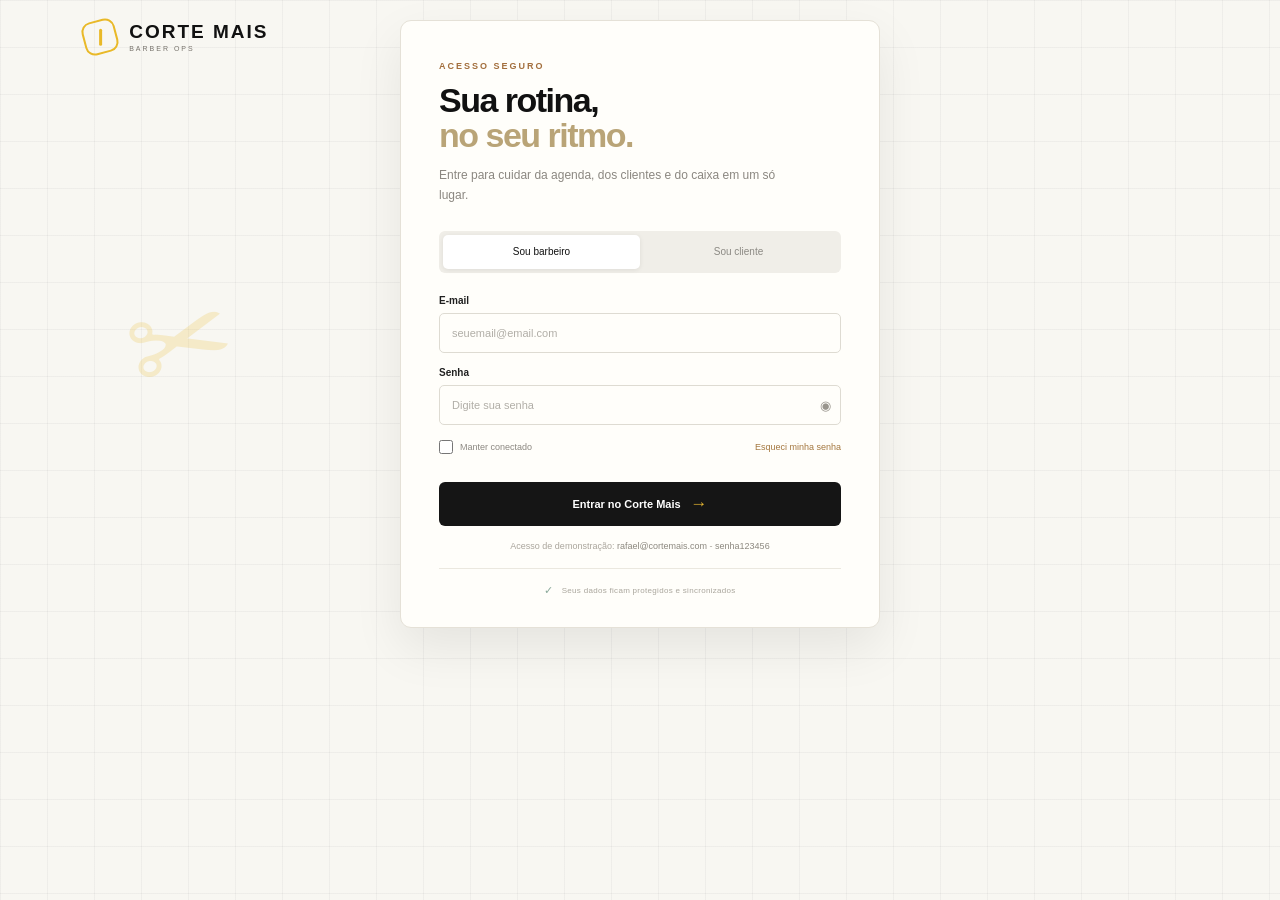
==== index.html @ 324a1d2b "Front end sistema barbeiros" ====
<!DOCTYPE html>
<html lang="pt-BR">

<head>
    <meta charset="UTF-8">
    <meta name="viewport" content="width=device-width, initial-scale=1.0">

    <meta name="description" content="Acesso ao sistema Corte Mais">

    <title>Corte Mais | Login</title>

    <link rel="stylesheet" href="style.css">
</head>

<body>

    <main class="pagina-login">

        <!-- Logo -->
        <header class="marca">
            <div class="icone-marca" aria-hidden="true">
                <span></span>
            </div>

            <div class="texto-marca">
                <h1>CORTE MAIS</h1>
                <span>BARBER OPS</span>
            </div>
        </header>

        <!-- Elemento decorativo -->
        <div class="decoracao-tesoura" aria-hidden="true">
            ✂
        </div>

        <!-- Card de login -->
        <section class="cartao-login">

            <div class="cabecalho-login">
                <span class="rotulo-login">ACESSO SEGURO</span>

                <h2>
                    Sua rotina,<br>
                    <span>no seu ritmo.</span>
                </h2>

                <p>
                    Entre para cuidar da agenda, dos clientes e do caixa em
                    um só lugar.
                </p>
            </div>

            <!-- Tipo de acesso -->
            <div class="tipo-acesso" role="tablist" aria-label="Tipo de acesso">

                <button
                    type="button"
                    class="opcao-acesso ativo"
                    role="tab"
                    aria-selected="true">
                    Sou barbeiro
                </button>

                <button
                    type="button"
                    class="opcao-acesso"
                    role="tab"
                    aria-selected="false">
                    Sou cliente
                </button>

            </div>

            <!-- Formulário -->
            <form class="formulario-login">

                <!-- E-mail -->
                <div class="grupo-formulario">

                    <label for="email">E-mail</label>

                    <input
                        type="email"
                        id="email"
                        name="email"
                        placeholder="seuemail@email.com"
                        autocomplete="email"
                        required>

                </div>

                <!-- Senha -->
                <div class="grupo-formulario">

                    <label for="password">Senha</label>

                    <div class="campo-senha">

                        <input
                            type="password"
                            id="password"
                            name="password"
                            placeholder="Digite sua senha"
                            autocomplete="current-password"
                            required>

                        <button
                            type="button"
                            class="alternar-senha"
                            aria-label="Mostrar senha">
                            ◉
                        </button>

                    </div>

                </div>

                <div class="opcoes-formulario">

                    <label class="manter-conectado">

                        <input
                            type="checkbox"
                            name="remember">

                        <span>Manter conectado</span>

                    </label>

                    <a href="#" class="esqueci-senha">
                        Esqueci minha senha
                    </a>

                </div>

                <button type="submit" class="botao-login">
                    <span>Entrar no Corte Mais</span>
                    <span class="seta" aria-hidden="true">→</span>
                </button>

            </form>

            
            <div class="acesso-demonstracao">

                <p>
                    Acesso de demonstração:
                    <strong>rafael@cortemais.com</strong>
                    -
                    <strong>senha123456</strong>
                </p>

            </div>

           
            <div class="mensagem-seguranca">

                <span aria-hidden="true">✓</span>

                <span>
                    Seus dados ficam protegidos e sincronizados
                </span>

            </div>

        </section>

    </main>

</body>

</html>
---- style.css ----
* {
    margin: 0;
    padding: 0;
    box-sizing: border-box;
}

html {
    font-size: 16px;
}

body {
    min-height: 100vh;
    font-family: Arial, Helvetica, sans-serif;
    color: #111111;
    background-color: #f8f7f2;
}

.pagina-login {
    position: relative;

    min-height: 100vh;

    display: flex;
    justify-content: center;
    align-items: flex-start;

    padding: 20px;

    overflow: hidden;

    background-color: #f8f7f2;

    /* Grade do fundo */
    background-image:
        linear-gradient(
            rgba(40, 40, 40, 0.045) 1px,
            transparent 1px
        ),
        linear-gradient(
            90deg,
            rgba(40, 40, 40, 0.045) 1px,
            transparent 1px
        );

    background-size: 47px 47px;
}

.marca {
    position: absolute;

    top: 20px;
    left: 6.5%;

    display: flex;
    align-items: center;

    gap: 12px;

    z-index: 2;
}

.icone-marca {
    width: 34px;
    height: 34px;

    border: 2px solid #e9b928;
    border-radius: 10px;

    display: flex;
    align-items: center;
    justify-content: center;

    transform: rotate(-15deg);
}

.icone-marca span {
    width: 3px;
    height: 17px;

    background-color: #e9b928;

    border-radius: 5px;

    transform: rotate(15deg);
}

.texto-marca h1 {
    font-size: 19px;
    font-weight: 700;
    letter-spacing: 2px;
    line-height: 1;
}

.texto-marca span {
    display: block;

    margin-top: 4px;

    font-size: 7px;
    letter-spacing: 2px;

    color: #77736c;
}

.decoracao-tesoura {
    position: absolute;

    left: 10%;
    top: 30%;

    font-size: 125px;

    color: rgba(235, 195, 75, 0.25);

    transform: rotate(-15deg);

    user-select: none;
    pointer-events: none;
}


.cartao-login {
    width: 100%;
    max-width: 480px;

    margin-top: 0;

    padding: 40px 38px 30px;

    background-color: #fffefa;

    border: 1px solid #e5e1d7;

    border-radius: 11px;

    box-shadow:
        0 20px 50px rgba(0, 0, 0, 0.08);

    z-index: 1;
}


.cabecalho-login {
    margin-bottom: 26px;
}

.rotulo-login {
    display: block;

    margin-bottom: 12px;

    font-size: 9px;
    font-weight: 600;

    letter-spacing: 2px;

    color: #a36f3d;
}

.cabecalho-login h2 {
    font-size: 34px;
    font-weight: 700;

    line-height: 1.02;

    letter-spacing: -1.5px;

    color: #111111;
}

.cabecalho-login h2 span {
    color: #b9a477;
}

.cabecalho-login p {
    max-width: 350px;

    margin-top: 14px;

    font-size: 12px;
    line-height: 1.6;

    color: #8b8780;
}


.tipo-acesso {
    display: grid;
    grid-template-columns: 1fr 1fr;

    padding: 4px;

    margin-bottom: 22px;

    background-color: #f0eee8;

    border-radius: 6px;
}

.opcao-acesso {
    height: 34px;

    border: none;
    border-radius: 5px;

    background: transparent;

    color: #8b8983;

    font-size: 10px;
    font-weight: 500;

    cursor: pointer;

    transition:
        background-color 0.2s ease,
        color 0.2s ease,
        box-shadow 0.2s ease;
}

.opcao-acesso.ativo {
    background-color: #ffffff;

    color: #111111;

    box-shadow:
        0 1px 5px rgba(0, 0, 0, 0.08);
}

.opcao-acesso:hover {
    color: #111111;
}


.formulario-login {
    display: flex;
    flex-direction: column;

    gap: 14px;
}

.grupo-formulario {
    display: flex;
    flex-direction: column;

    gap: 7px;
}

.grupo-formulario label {
    font-size: 10px;
    font-weight: 600;

    color: #202020;
}

.grupo-formulario input {
    width: 100%;
    height: 40px;

    padding: 0 12px;

    border: 1px solid #dedbd2;
    border-radius: 5px;

    outline: none;

    background-color: #fffefa;

    color: #111111;

    font-size: 11px;

    transition:
        border-color 0.2s ease,
        box-shadow 0.2s ease;
}

.grupo-formulario input::placeholder {
    color: #b1aea7;
}

.grupo-formulario input:focus {
    border-color: #c59d4a;

    box-shadow:
        0 0 0 3px rgba(197, 157, 74, 0.12);
}


/* =========================================
   CAMPO DE SENHA
========================================= */

.campo-senha {
    position: relative;
}

.campo-senha input {
    padding-right: 40px;
}

.alternar-senha {
    position: absolute;

    top: 50%;
    right: 10px;

    transform: translateY(-50%);

    border: none;

    background: transparent;

    color: #99958d;

    cursor: pointer;

    font-size: 13px;
}


/* =========================================
   OPÇÕES
========================================= */

.opcoes-formulario {
    display: flex;
    align-items: center;
    justify-content: space-between;

    margin-top: 1px;

    font-size: 9px;
}

.manter-conectado {
    display: flex;
    align-items: center;

    gap: 7px;

    color: #8b8780;

    cursor: pointer;
}

.manter-conectado input {
    width: 14px;
    height: 14px;

    accent-color: #191919;

    cursor: pointer;
}

.esqueci-senha {
    color: #a4773f;

    text-decoration: none;

    transition: color 0.2s ease;
}

.esqueci-senha:hover {
    color: #111111;
    text-decoration: underline;
}


/* =========================================
   BOTÃO
========================================= */

.botao-login {
    width: 100%;
    height: 44px;

    display: flex;
    align-items: center;
    justify-content: center;

    gap: 10px;

    margin-top: 14px;

    border: none;
    border-radius: 6px;

    background-color: #151515;

    color: #ffffff;

    font-size: 11px;
    font-weight: 600;

    cursor: pointer;

    transition:
        background-color 0.2s ease,
        transform 0.2s ease;
}

.botao-login .seta {
    color: #e4b531;

    font-size: 17px;
}

.botao-login:hover {
    background-color: #292929;

    transform: translateY(-1px);
}

.botao-login:active {
    transform: translateY(0);
}

.botao-login:focus-visible {
    outline: 3px solid rgba(228, 181, 49, 0.35);
    outline-offset: 2px;
}


/* =========================================
   DEMONSTRAÇÃO
========================================= */

.acesso-demonstracao {
    padding: 15px 0 17px;

    border-bottom: 1px solid #ebe8df;

    text-align: center;
}

.acesso-demonstracao p {
    font-size: 9px;

    color: #aaa59c;
}

.acesso-demonstracao strong {
    font-weight: 500;

    color: #8c887f;
}


/* =========================================
   SEGURANÇA
========================================= */

.mensagem-seguranca {
    display: flex;
    justify-content: center;
    align-items: center;

    gap: 8px;

    padding-top: 15px;

    font-size: 8px;

    color: #a9a59c;

    letter-spacing: 0.3px;
}

.mensagem-seguranca span:first-child {
    color: #8aa99a;

    font-size: 11px;
}


/* =========================================
   RESPONSIVIDADE
========================================= */

@media (max-width: 900px) {

    .marca {
        left: 30px;
    }

    .decoracao-tesoura {
        left: 3%;
        opacity: 0.5;
    }
}


@media (max-width: 600px) {

    .pagina-login {
        padding: 85px 15px 30px;
    }

    .marca {
        top: 20px;
        left: 20px;
    }

    .texto-marca h1 {
        font-size: 17px;
    }

    .decoracao-tesoura {
        display: none;
    }

    .cartao-login {
        padding: 30px 22px 25px;

        border-radius: 9px;
    }

    .cabecalho-login h2 {
        font-size: 29px;
    }

    .cabecalho-login p {
        font-size: 11px;
    }
}


@media (max-width: 380px) {

    .pagina-login {
        padding-left: 10px;
        padding-right: 10px;
    }

    .cartao-login {
        padding-left: 18px;
        padding-right: 18px;
    }

    .cabecalho-login h2 {
        font-size: 27px;
    }
}
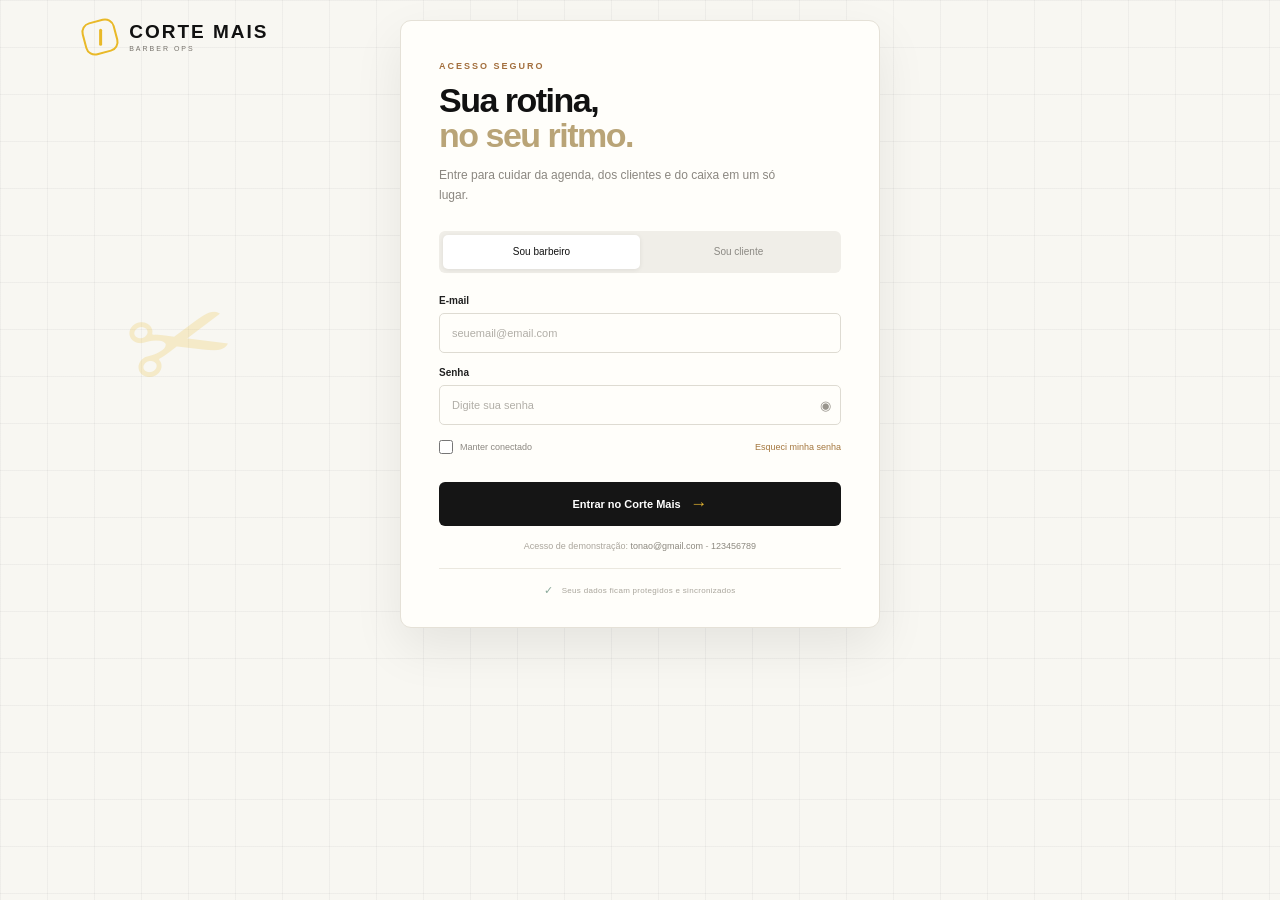
==== commit c2ef1717: "alteração em "login" e redirecionamento para "dashboard"" ====
--- a/index.html
+++ b/index.html
@@ -133,6 +133,8 @@
 
                 </div>
 
+                <p class="erro-login" id="erro-login" role="alert" hidden></p>
+
                 <button type="submit" class="botao-login">
                     <span>Entrar no Corte Mais</span>
                     <span class="seta" aria-hidden="true">→</span>
@@ -145,9 +147,9 @@
 
                 <p>
                     Acesso de demonstração:
-                    <strong>rafael@cortemais.com</strong>
+                    <strong>tonao@gmail.com</strong>
                     -
-                    <strong>senha123456</strong>
+                    <strong>123456789</strong>
                 </p>
 
             </div>
@@ -167,6 +169,8 @@
 
     </main>
 
+<script src="index.js" defer></script>
+
 </body>
 
 </html>
--- a/style.css
+++ b/style.css
@@ -239,6 +239,12 @@
     gap: 14px;
 }
 
+.erro-login {
+    color: #a44435;
+    font-size: 11px;
+    line-height: 1.4;
+}
+
 .grupo-formulario {
     display: flex;
     flex-direction: column;
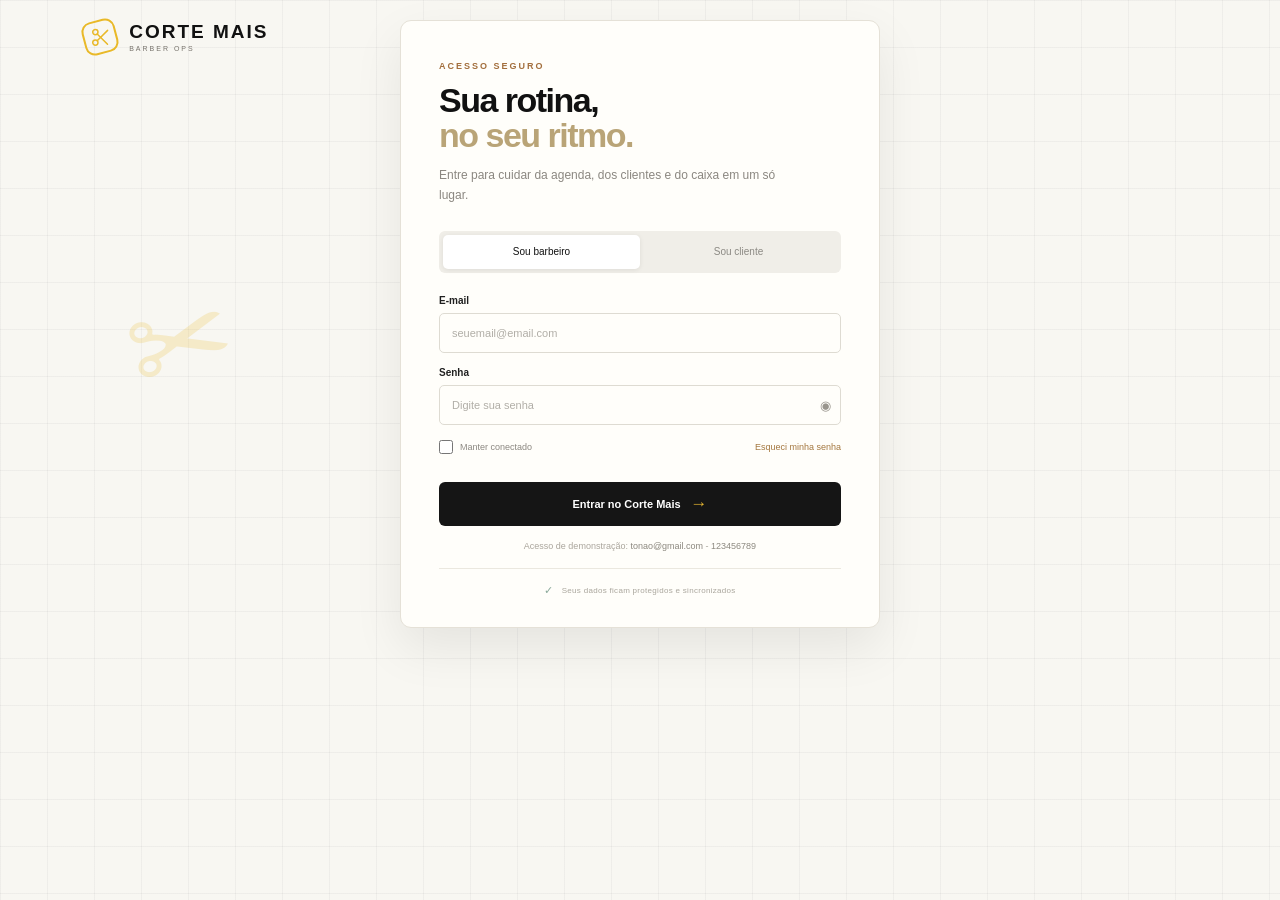
==== commit 2b8ec1e3: "Alteração ícone página login" ====
--- a/index.html
+++ b/index.html
@@ -19,7 +19,11 @@
         <!-- Logo -->
         <header class="marca">
             <div class="icone-marca" aria-hidden="true">
-                <span></span>
+                <svg viewBox="0 0 24 24" focusable="false">
+                    <circle cx="6" cy="6" r="3"></circle>
+                    <circle cx="6" cy="18" r="3"></circle>
+                    <path d="m8.1 8.1 11.8 11.8M20 4 8.1 15.9M12 12l3-3"></path>
+                </svg>
             </div>
 
             <div class="texto-marca">
--- a/style.css
+++ b/style.css
@@ -73,13 +73,15 @@
     transform: rotate(-15deg);
 }
 
-.icone-marca span {
-    width: 3px;
-    height: 17px;
-
-    background-color: #e9b928;
-
-    border-radius: 5px;
+.icone-marca svg {
+    width: 21px;
+    height: 21px;
+
+    fill: none;
+    stroke: #e9b928;
+    stroke-linecap: round;
+    stroke-linejoin: round;
+    stroke-width: 1.7;
 
     transform: rotate(15deg);
 }
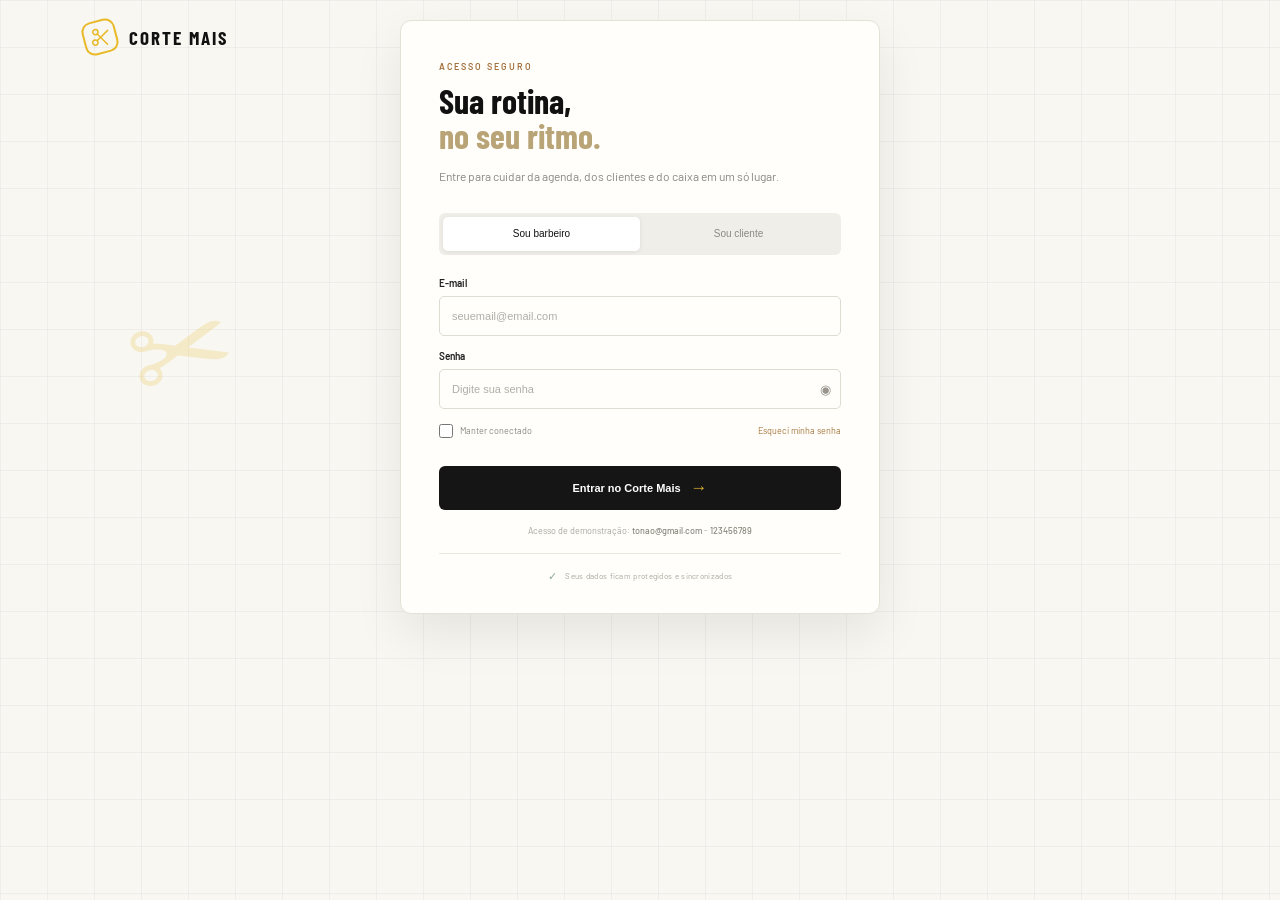
==== commit 77362832: "alteração das fontes gerais do site, na logo principal e melhoria na responsividade" ====
--- a/index.html
+++ b/index.html
@@ -9,6 +9,9 @@
 
     <title>Corte Mais | Login</title>
 
+    <link rel="preconnect" href="https://fonts.googleapis.com">
+    <link rel="preconnect" href="https://fonts.gstatic.com" crossorigin>
+    <link href="https://fonts.googleapis.com/css2?family=Barlow:wght@400;500;600;700&family=Barlow+Condensed:wght@500;600;700&display=swap" rel="stylesheet">
     <link rel="stylesheet" href="style.css">
 </head>
 
@@ -28,7 +31,6 @@
 
             <div class="texto-marca">
                 <h1>CORTE MAIS</h1>
-                <span>BARBER OPS</span>
             </div>
         </header>
 
--- a/style.css
+++ b/style.css
@@ -10,7 +10,7 @@
 
 body {
     min-height: 100vh;
-    font-family: Arial, Helvetica, sans-serif;
+    font-family: "Barlow", "Segoe UI", sans-serif;
     color: #111111;
     background-color: #f8f7f2;
 }
@@ -87,23 +87,13 @@
 }
 
 .texto-marca h1 {
+    font-family: "Barlow Condensed", "Barlow", sans-serif;
     font-size: 19px;
     font-weight: 700;
     letter-spacing: 2px;
     line-height: 1;
 }
 
-.texto-marca span {
-    display: block;
-
-    margin-top: 4px;
-
-    font-size: 7px;
-    letter-spacing: 2px;
-
-    color: #77736c;
-}
-
 .decoracao-tesoura {
     position: absolute;
 
@@ -160,12 +150,13 @@
 }
 
 .cabecalho-login h2 {
+    font-family: "Barlow Condensed", "Barlow", sans-serif;
     font-size: 34px;
     font-weight: 700;
 
     line-height: 1.02;
 
-    letter-spacing: -1.5px;
+    letter-spacing: 0;
 
     color: #111111;
 }
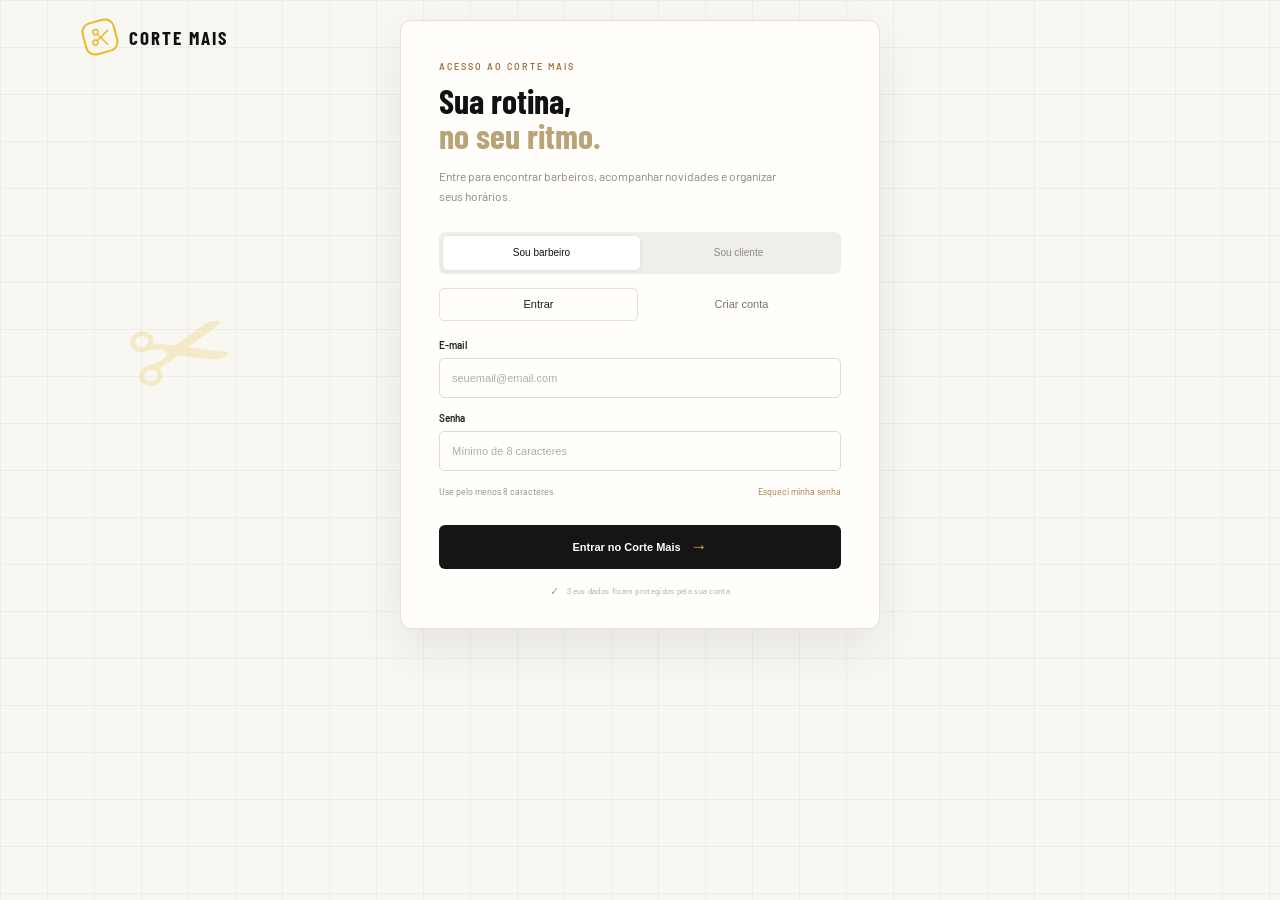
==== commit 7b2cb7f9: "Backend e login cliente" ====
--- a/index.html
+++ b/index.html
@@ -4,11 +4,8 @@
 <head>
     <meta charset="UTF-8">
     <meta name="viewport" content="width=device-width, initial-scale=1.0">
-
-    <meta name="description" content="Acesso ao sistema Corte Mais">
-
-    <title>Corte Mais | Login</title>
-
+    <meta name="description" content="Entre ou crie sua conta no Corte Mais">
+    <title>Corte Mais | Acesso</title>
     <link rel="preconnect" href="https://fonts.googleapis.com">
     <link rel="preconnect" href="https://fonts.gstatic.com" crossorigin>
     <link href="https://fonts.googleapis.com/css2?family=Barlow:wght@400;500;600;700&family=Barlow+Condensed:wght@500;600;700&display=swap" rel="stylesheet">
@@ -16,10 +13,7 @@
 </head>
 
 <body>
-
     <main class="pagina-login">
-
-        <!-- Logo -->
         <header class="marca">
             <div class="icone-marca" aria-hidden="true">
                 <svg viewBox="0 0 24 24" focusable="false">
@@ -28,155 +22,67 @@
                     <path d="m8.1 8.1 11.8 11.8M20 4 8.1 15.9M12 12l3-3"></path>
                 </svg>
             </div>
-
-            <div class="texto-marca">
-                <h1>CORTE MAIS</h1>
-            </div>
+            <div class="texto-marca"><h1>CORTE MAIS</h1></div>
         </header>
 
-        <!-- Elemento decorativo -->
-        <div class="decoracao-tesoura" aria-hidden="true">
-            ✂
-        </div>
+        <div class="decoracao-tesoura" aria-hidden="true">✂</div>
 
-        <!-- Card de login -->
         <section class="cartao-login">
-
             <div class="cabecalho-login">
-                <span class="rotulo-login">ACESSO SEGURO</span>
-
-                <h2>
-                    Sua rotina,<br>
-                    <span>no seu ritmo.</span>
-                </h2>
-
-                <p>
-                    Entre para cuidar da agenda, dos clientes e do caixa em
-                    um só lugar.
-                </p>
+                <span class="rotulo-login">ACESSO AO CORTE MAIS</span>
+                <h2 id="titulo-acesso">Sua rotina,<br><span>no seu ritmo.</span></h2>
+                <p id="descricao-acesso">Entre para encontrar barbeiros, acompanhar novidades e organizar seus horários.</p>
             </div>
 
-            <!-- Tipo de acesso -->
-            <div class="tipo-acesso" role="tablist" aria-label="Tipo de acesso">
-
-                <button
-                    type="button"
-                    class="opcao-acesso ativo"
-                    role="tab"
-                    aria-selected="true">
-                    Sou barbeiro
-                </button>
-
-                <button
-                    type="button"
-                    class="opcao-acesso"
-                    role="tab"
-                    aria-selected="false">
-                    Sou cliente
-                </button>
-
+            <div class="tipo-acesso" role="tablist" aria-label="Tipo de conta">
+                <button type="button" class="opcao-acesso ativo" role="tab" aria-selected="true" data-role="barber">Sou barbeiro</button>
+                <button type="button" class="opcao-acesso" role="tab" aria-selected="false" data-role="customer">Sou cliente</button>
             </div>
 
-            <!-- Formulário -->
-            <form class="formulario-login">
+            <div class="modo-acesso" role="group" aria-label="Ação da conta">
+                <button type="button" class="modo-acesso-ativo" id="modo-entrar">Entrar</button>
+                <button type="button" id="modo-criar">Criar conta</button>
+            </div>
 
-                <!-- E-mail -->
+            <form class="formulario-login" id="formulario-acesso">
+                <div class="grupo-formulario campo-cadastro" id="campo-nome" hidden>
+                    <label for="full-name">Nome</label>
+                    <input type="text" id="full-name" name="full_name" autocomplete="name" maxlength="100">
+                </div>
+                <div class="grupo-formulario campo-cadastro" id="campo-barbearia" hidden>
+                    <label for="shop-name">Nome da barbearia</label>
+                    <input type="text" id="shop-name" name="shop_name" maxlength="100">
+                </div>
                 <div class="grupo-formulario">
-
                     <label for="email">E-mail</label>
-
-                    <input
-                        type="email"
-                        id="email"
-                        name="email"
-                        placeholder="seuemail@email.com"
-                        autocomplete="email"
-                        required>
-
+                    <input type="email" id="email" name="email" placeholder="seuemail@email.com" autocomplete="email" required>
+                </div>
+                <div class="grupo-formulario">
+                    <label for="password">Senha</label>
+                    <div class="campo-senha">
+                        <input type="password" id="password" name="password" placeholder="Mínimo de 8 caracteres" autocomplete="current-password" minlength="8" required>
+                    </div>
                 </div>
 
-                <!-- Senha -->
-                <div class="grupo-formulario">
-
-                    <label for="password">Senha</label>
-
-                    <div class="campo-senha">
-
-                        <input
-                            type="password"
-                            id="password"
-                            name="password"
-                            placeholder="Digite sua senha"
-                            autocomplete="current-password"
-                            required>
-
-                        <button
-                            type="button"
-                            class="alternar-senha"
-                            aria-label="Mostrar senha">
-                            ◉
-                        </button>
-
-                    </div>
-
+                <div class="opcoes-formulario" id="opcoes-login">
+                    <span class="dica-senha">Use pelo menos 8 caracteres.</span>
+                    <button type="button" class="esqueci-senha" id="recuperar-senha">Esqueci minha senha</button>
                 </div>
 
-                <div class="opcoes-formulario">
-
-                    <label class="manter-conectado">
-
-                        <input
-                            type="checkbox"
-                            name="remember">
-
-                        <span>Manter conectado</span>
-
-                    </label>
-
-                    <a href="#" class="esqueci-senha">
-                        Esqueci minha senha
-                    </a>
-
-                </div>
-
-                <p class="erro-login" id="erro-login" role="alert" hidden></p>
-
-                <button type="submit" class="botao-login">
+                <p class="erro-login" id="status-acesso" role="status" aria-live="polite" hidden></p>
+                <button type="submit" class="botao-login" id="botao-acesso">
                     <span>Entrar no Corte Mais</span>
                     <span class="seta" aria-hidden="true">→</span>
                 </button>
-
             </form>
 
-            
-            <div class="acesso-demonstracao">
-
-                <p>
-                    Acesso de demonstração:
-                    <strong>tonao@gmail.com</strong>
-                    -
-                    <strong>123456789</strong>
-                </p>
-
+            <div class="mensagem-seguranca">
+                <span aria-hidden="true">✓</span>
+                <span>Seus dados ficam protegidos pela sua conta</span>
             </div>
-
-           
-            <div class="mensagem-seguranca">
-
-                <span aria-hidden="true">✓</span>
-
-                <span>
-                    Seus dados ficam protegidos e sincronizados
-                </span>
-
-            </div>
-
         </section>
-
     </main>
-
-<script src="index.js" defer></script>
-
+    <script type="module" src="index.js"></script>
 </body>
 
-</html>+</html>
--- a/style.css
+++ b/style.css
@@ -2,6 +2,10 @@
     margin: 0;
     padding: 0;
     box-sizing: border-box;
+}
+
+[hidden] {
+    display: none !important;
 }
 
 html {
@@ -360,6 +364,57 @@
     transition: color 0.2s ease;
 }
 
+.modo-acesso {
+    display: grid;
+    grid-template-columns: 1fr 1fr;
+    gap: 4px;
+    margin: -8px 0 18px;
+}
+
+.modo-acesso button {
+    min-height: 33px;
+    border: 1px solid transparent;
+    border-radius: 5px;
+    color: #77736b;
+    background: transparent;
+    font-size: 11px;
+}
+
+.modo-acesso button:hover,
+.modo-acesso button.modo-acesso-ativo {
+    border-color: #e5e1d7;
+    color: #191919;
+    background: #fffefa;
+}
+
+.opcoes-formulario .dica-senha {
+    color: #8b8780;
+}
+
+.opcoes-formulario .esqueci-senha {
+    padding: 0;
+    border: 0;
+    background: transparent;
+    font: inherit;
+    cursor: pointer;
+}
+
+.opcoes-formulario .esqueci-senha:hover {
+    color: #75562c;
+}
+
+.erro-login.status-erro {
+    padding: 9px 10px;
+    border-radius: 5px;
+    color: #a44435;
+    background: #f8e9e5;
+}
+
+.botao-login:disabled {
+    cursor: wait;
+    opacity: 0.65;
+}
+
 .esqueci-senha:hover {
     color: #111111;
     text-decoration: underline;
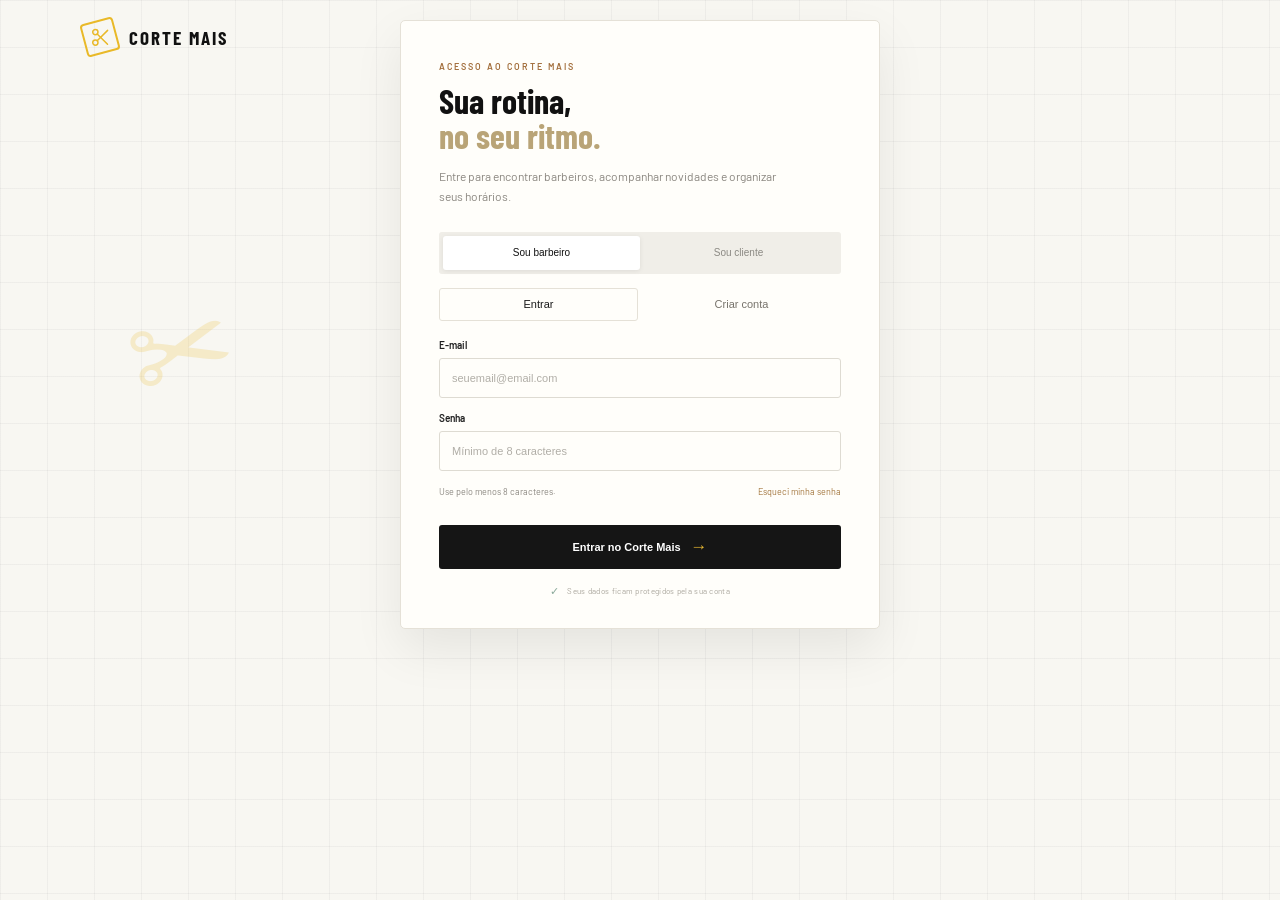
==== commit 640d2fee: "Estética do site" ====
--- a/index.html
+++ b/index.html
@@ -9,7 +9,7 @@
     <link rel="preconnect" href="https://fonts.googleapis.com">
     <link rel="preconnect" href="https://fonts.gstatic.com" crossorigin>
     <link href="https://fonts.googleapis.com/css2?family=Barlow:wght@400;500;600;700&family=Barlow+Condensed:wght@500;600;700&display=swap" rel="stylesheet">
-    <link rel="stylesheet" href="style.css">
+    <link rel="stylesheet" href="style.css?v=20261117-1">
 </head>
 
 <body>
@@ -70,6 +70,7 @@
                 </div>
 
                 <p class="erro-login" id="status-acesso" role="status" aria-live="polite" hidden></p>
+                <button type="button" class="esqueci-senha" id="reenviar-confirmacao" hidden>Reenviar e-mail de confirmação</button>
                 <button type="submit" class="botao-login" id="botao-acesso">
                     <span>Entrar no Corte Mais</span>
                     <span class="seta" aria-hidden="true">→</span>
@@ -82,7 +83,7 @@
             </div>
         </section>
     </main>
-    <script type="module" src="index.js"></script>
+    <script type="module" src="index.js?v=20261117-1"></script>
 </body>
 
 </html>
--- a/style.css
+++ b/style.css
@@ -68,7 +68,7 @@
     height: 34px;
 
     border: 2px solid #e9b928;
-    border-radius: 10px;
+    border-radius: 4px;
 
     display: flex;
     align-items: center;
@@ -127,7 +127,7 @@
 
     border: 1px solid #e5e1d7;
 
-    border-radius: 11px;
+    border-radius: 5px;
 
     box-shadow:
         0 20px 50px rgba(0, 0, 0, 0.08);
@@ -191,14 +191,14 @@
 
     background-color: #f0eee8;
 
-    border-radius: 6px;
+    border-radius: 3px;
 }
 
 .opcao-acesso {
     height: 34px;
 
     border: none;
-    border-radius: 5px;
+    border-radius: 3px;
 
     background: transparent;
 
@@ -263,7 +263,7 @@
     padding: 0 12px;
 
     border: 1px solid #dedbd2;
-    border-radius: 5px;
+    border-radius: 3px;
 
     outline: none;
 
@@ -374,7 +374,7 @@
 .modo-acesso button {
     min-height: 33px;
     border: 1px solid transparent;
-    border-radius: 5px;
+    border-radius: 3px;
     color: #77736b;
     background: transparent;
     font-size: 11px;
@@ -405,7 +405,7 @@
 
 .erro-login.status-erro {
     padding: 9px 10px;
-    border-radius: 5px;
+    border-radius: 3px;
     color: #a44435;
     background: #f8e9e5;
 }
@@ -415,6 +415,33 @@
     opacity: 0.65;
 }
 
+.botao-login[aria-busy="true"]::after,
+.esqueci-senha[aria-busy="true"]::after {
+    content: "";
+    display: inline-block;
+    width: 13px;
+    height: 13px;
+    margin-left: 7px;
+    border: 2px solid currentColor;
+    border-top-color: transparent;
+    border-radius: 50%;
+    vertical-align: middle;
+    animation: corte-mais-spin 700ms linear infinite;
+}
+
+.botao-login[aria-busy="true"] .seta {
+    display: none;
+}
+
+.esqueci-senha[aria-busy="true"] {
+    cursor: wait;
+    opacity: 0.65;
+}
+
+@keyframes corte-mais-spin {
+    to { transform: rotate(360deg); }
+}
+
 .esqueci-senha:hover {
     color: #111111;
     text-decoration: underline;
@@ -438,7 +465,7 @@
     margin-top: 14px;
 
     border: none;
-    border-radius: 6px;
+    border-radius: 3px;
 
     background-color: #151515;
 
@@ -567,7 +594,7 @@
     .cartao-login {
         padding: 30px 22px 25px;
 
-        border-radius: 9px;
+        border-radius: 4px;
     }
 
     .cabecalho-login h2 {
